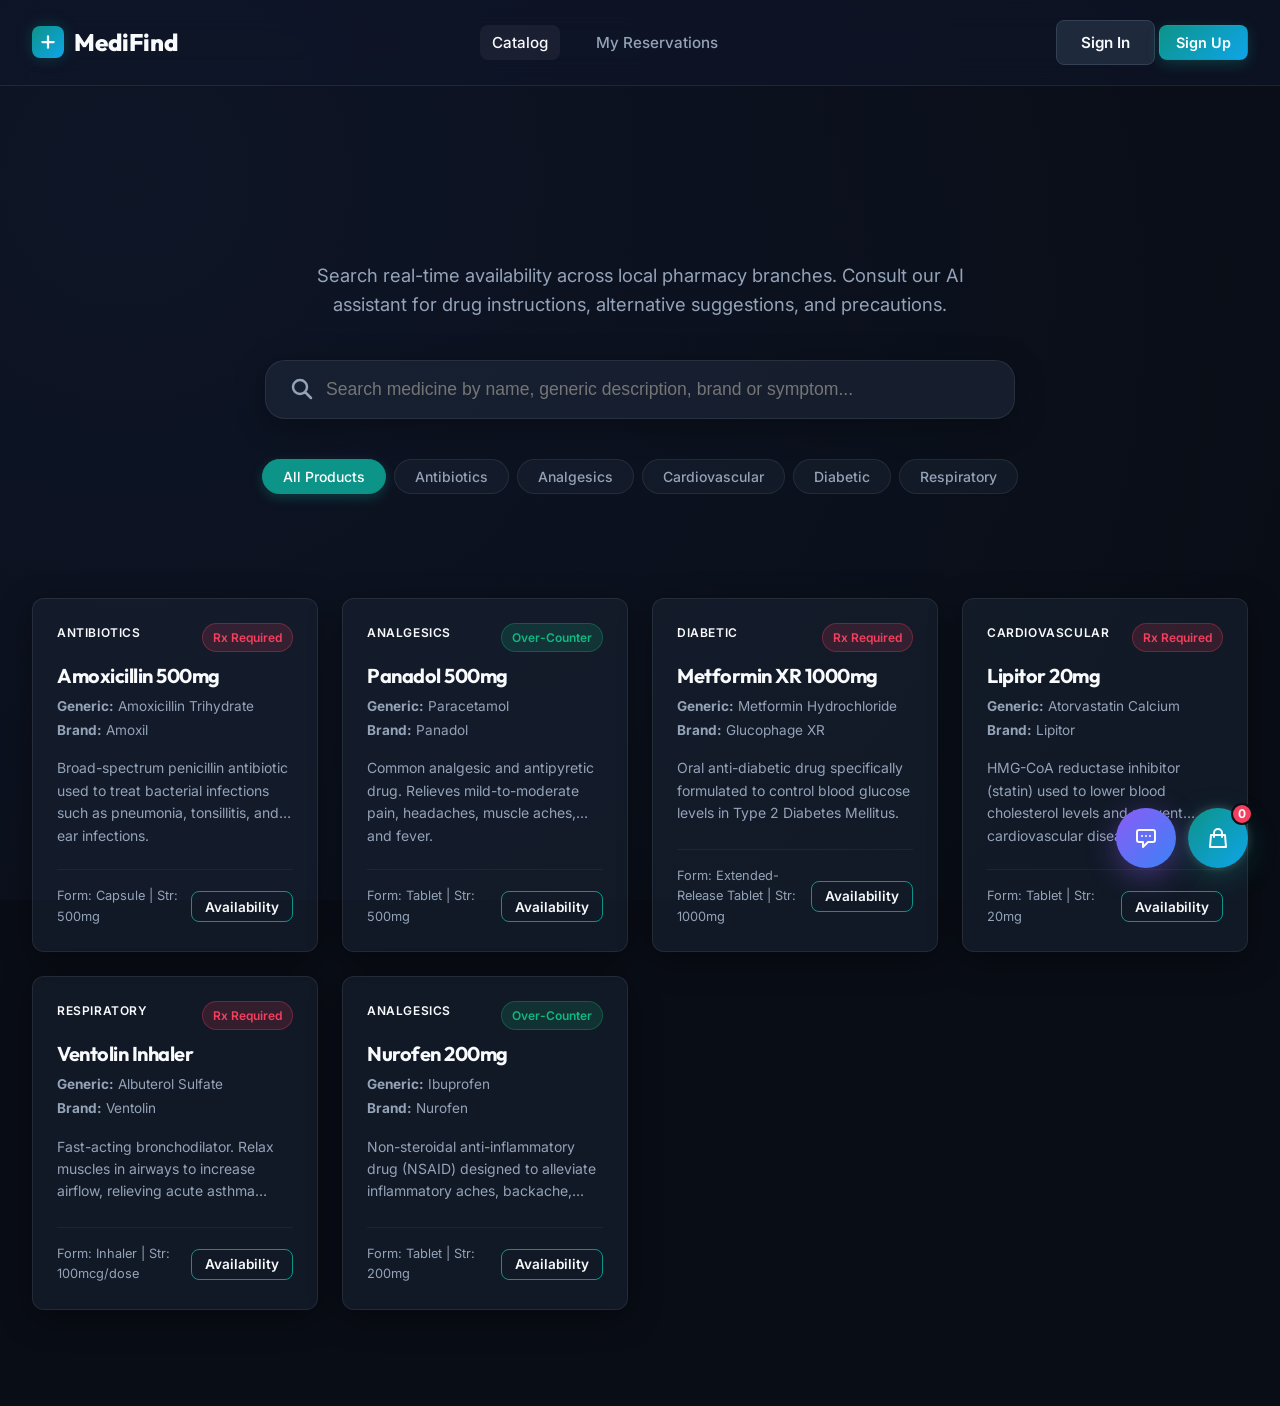
==== src/main/resources/static/index.html @ 7a7c89c1 "MediFind 9 API's Completed" ====
<!DOCTYPE html>
<html lang="en">
<head>
    <meta charset="UTF-8">
    <meta name="viewport" content="width=device-width, initial-scale=1.0">
    <title>MediFind - Smart Pharmacy Reservation & AI Assistant</title>
    <meta name="description" content="Locate medicines in real-time, check branch stock levels, make reservations, and consult our AI medical assistant.">
    <link rel="stylesheet" href="css/styles.css">
</head>
<body>

    <!-- Navigation Bar -->
    <nav class="navbar animate-fade">
        <div class="brand">
            <div class="brand-icon">
                <svg xmlns="http://www.w3.org/2000/svg" width="18" height="18" fill="none" viewBox="0 0 24 24" stroke="currentColor" stroke-width="3">
                    <path stroke-linecap="round" stroke-linejoin="round" d="M12 4.5v15m7.5-7.5h-15" />
                </svg>
            </div>
            <span>MediFind</span>
        </div>
        <ul class="nav-links">
            <li><a class="nav-link active" onclick="showSection('catalog')">Catalog</a></li>
            <li><a class="nav-link" onclick="showSection('reservations')">My Reservations</a></li>
            <li><a class="nav-link" href="dashboard.html" id="nav-dashboard-link" style="display: none;">Internal Dashboard</a></li>
        </ul>
        <div class="nav-actions">
            <div id="user-display" style="display: none; align-items: center; gap: 10px;">
                <span id="user-greeting" style="font-size: 0.9rem; font-weight: 500; color: var(--text-secondary);">Welcome, Customer</span>
                <button class="btn btn-secondary" onclick="handleLogout()" style="padding: 0.4rem 0.8rem; font-size: 0.8rem;">Logout</button>
            </div>
            <div id="auth-buttons">
                <button class="btn btn-secondary" onclick="openModal('login-modal')">Sign In</button>
                <button class="btn btn-primary" onclick="openModal('signup-modal')" style="padding: 0.5rem 1rem; font-size: 0.9rem;">Sign Up</button>
            </div>
        </div>
    </nav>

    <!-- Main View Content -->
    <main class="container animate-fade">

        <!-- Catalog View Section -->
        <section id="catalog-section">
            <!-- Hero Area -->
            <div class="hero">
                <h1>Find & Reserve Your Medicines Instantly</h1>
                <p>Search real-time availability across local pharmacy branches. Consult our AI assistant for drug instructions, alternative suggestions, and precautions.</p>
                
                <!-- Search Box -->
                <div class="search-wrapper">
                    <div class="search-input-container">
                        <svg xmlns="http://www.w3.org/2000/svg" fill="none" viewBox="0 0 24 24" stroke="currentColor">
                            <path stroke-linecap="round" stroke-linejoin="round" stroke-width="2.5" d="M21 21l-6-6m2-5a7 7 0 11-14 0 7 7 0 0114 0z" />
                        </svg>
                        <input type="text" id="catalog-search" placeholder="Search medicine by name, generic description, brand or symptom..." onkeyup="filterMedicines()">
                    </div>
                </div>

                <!-- Categories -->
                <div class="categories-tabs" id="category-tabs">
                    <button class="tab-btn active" onclick="selectCategory('ALL')">All Categories</button>
                    <!-- Will be dynamic -->
                </div>
            </div>

            <!-- Medicine Catalog Grid -->
            <div class="grid-catalog" id="medicine-grid">
                <!-- Dynamically generated card list -->
            </div>
        </section>

        <!-- Customer Reservations View Section -->
        <section id="reservations-section" style="display: none;">
            <div style="margin-bottom: 2rem; display: flex; justify-content: space-between; align-items: center;">
                <div>
                    <h2 style="font-size: 2rem;">My Reservations</h2>
                    <p style="color: var(--text-secondary); font-size: 0.9rem;">Track your prescription reserves, pickups, and status updates.</p>
                </div>
                <button class="btn btn-primary" onclick="showSection('catalog')">
                    <svg xmlns="http://www.w3.org/2000/svg" width="16" height="16" fill="none" viewBox="0 0 24 24" stroke="currentColor" stroke-width="2">
                        <path stroke-linecap="round" stroke-linejoin="round" d="M12 4.5v15m7.5-7.5h-15" />
                    </svg> Reserve More
                </button>
            </div>
            
            <div class="glass-card" style="padding: 1.5rem;">
                <div class="table-container">
                    <table>
                        <thead>
                            <tr>
                                <th>Reservation ID</th>
                                <th>Branch Location</th>
                                <th>Reservation Date</th>
                                <th>Scheduled Pickup</th>
                                <th>Items Reserved</th>
                                <th>Status</th>
                                <th>Notes</th>
                                <th>Actions</th>
                            </tr>
                        </thead>
                        <tbody id="customer-reservations-table">
                            <!-- Dynamic items -->
                        </tbody>
                    </table>
                </div>
            </div>
        </section>

    </main>

    <!-- FLOATING ELEMENTS -->
    <!-- Floating Cart Icon -->
    <div class="cart-floating" onclick="toggleDrawer('cart-drawer')" id="cart-float-btn">
        <svg xmlns="http://www.w3.org/2000/svg" width="24" height="24" fill="none" viewBox="0 0 24 24" stroke="currentColor" stroke-width="2">
            <path stroke-linecap="round" stroke-linejoin="round" d="M16 11V7a4 4 0 00-8 0v4M5 9h14l1 12H4L5 9z" />
        </svg>
        <span class="cart-count" id="cart-badge-count">0</span>
    </div>

    <!-- Floating AI Copilot Chat Toggle -->
    <div class="cart-floating" onclick="toggleAiChat()" id="ai-toggle-btn" style="right: 6.5rem; background: linear-gradient(135deg, #8b5cf6, #3b82f6); box-shadow: 0 8px 30px rgba(139, 92, 246, 0.4);">
        <svg xmlns="http://www.w3.org/2000/svg" width="24" height="24" fill="none" viewBox="0 0 24 24" stroke="currentColor" stroke-width="2">
            <path stroke-linecap="round" stroke-linejoin="round" d="M8 10h.01M12 10h.01M16 10h.01M9 16H5a2 2 0 01-2-2V6a2 2 0 012-2h14a2 2 0 012 2v8a2 2 0 01-2 2h-5l-5 5v-5z" />
        </svg>
    </div>

    <!-- AI Chat Window -->
    <div class="ai-chatbot glass-card" id="ai-chat-window">
        <div class="chat-header">
            <div class="chat-bot-info">
                <div class="chat-bot-avatar">
                    <svg xmlns="http://www.w3.org/2000/svg" width="18" height="18" fill="none" viewBox="0 0 24 24" stroke="white" stroke-width="2.5">
                        <path stroke-linecap="round" stroke-linejoin="round" d="M9.813 15.904L9 21m0 0l-.813-5.096M9 21h3m-3.34-5.096a5.002 5.002 0 01-.16-9.808m.16 9.808a5.002 5.002 0 009.68 0m-9.68 0a5.002 5.002 0 01-2.245-2.246M12 3v3m0 0L9.813 4.096M12 6l2.187-1.904m-9.68 9.68a5.002 5.002 0 002.246-2.246m0 0a5.002 5.002 0 012.245-2.245m-2.245 2.245A5.002 5.002 0 0012 15a5.002 5.002 0 004.49-2.754m-4.49 2.754V12m0 0a5.002 5.002 0 01-2.245-2.245m2.245 2.245a5.002 5.002 0 002.245-2.245" />
                    </svg>
                </div>
                <div>
                    <h3 class="chat-title">MediFind Copilot</h3>
                    <span class="chat-status">Powered by Spring AI</span>
                </div>
            </div>
            <button class="close-btn" onclick="toggleAiChat()" style="color: white;">&times;</button>
        </div>
        <div class="chat-body" id="chat-messages">
            <div class="chat-msg msg-bot">
                Hello! I am your AI clinical assistant. How can I help you today?
                <div class="chat-suggested">
                    <span class="suggested-pill" onclick="sendSuggestedChat('What is Amoxicillin used for?')">Amoxicillin Uses</span>
                    <span class="suggested-pill" onclick="sendSuggestedChat('Compare Brand vs Generic medicines')">Generic vs Brand</span>
                    <span class="suggested-pill" onclick="sendSuggestedChat('Are there interactions with Metformin?')">Metformin Risks</span>
                </div>
            </div>
        </div>
        <div class="chat-footer">
            <input type="text" id="chat-input" placeholder="Type a clinical query..." onkeydown="if(event.key==='Enter') sendChatMessage()">
            <button class="btn btn-primary" onclick="sendChatMessage()" style="padding: 0.5rem 0.8rem;">
                <svg xmlns="http://www.w3.org/2000/svg" width="16" height="16" fill="none" viewBox="0 0 24 24" stroke="currentColor" stroke-width="2">
                    <path stroke-linecap="round" stroke-linejoin="round" d="M14 5l7 7m0 0l-7 7m7-7H3" />
                </svg>
            </button>
        </div>
    </div>

    <!-- DRAWERS (Availability and Cart) -->
    <!-- Drawer: Medicine Availability Checker -->
    <div class="drawer-backdrop" id="availability-drawer-backdrop" onclick="closeDrawer('availability-drawer-backdrop')">
        <div class="drawer" onclick="event.stopPropagation()">
            <div class="drawer-header">
                <div>
                    <span class="med-category" id="drawer-med-category">Category</span>
                    <h2 id="drawer-med-name">Medicine Name</h2>
                    <p style="color: var(--text-secondary); font-size: 0.85rem;" id="drawer-med-generic">Generic Name</p>
                </div>
                <button class="close-btn" onclick="closeDrawer('availability-drawer-backdrop')">&times;</button>
            </div>
            
            <div class="glass-card" style="padding: 1rem; margin-bottom: 1.5rem;">
                <h4 style="font-size: 0.95rem; margin-bottom: 4px;">Description</h4>
                <p style="color: var(--text-secondary); font-size: 0.85rem; line-height: 1.5;" id="drawer-med-description">Description goes here...</p>
                <div style="display: flex; gap: 8px; margin-top: 10px; flex-wrap: wrap;">
                    <span class="badge badge-info" id="drawer-med-strength">Strength</span>
                    <span class="badge badge-info" id="drawer-med-form">Dosage Form</span>
                    <span class="badge badge-danger" id="drawer-med-rx" style="display: none;">Rx Required</span>
                </div>
            </div>

            <h3 style="font-size: 1.1rem; border-bottom: 1px solid var(--glass-border); padding-bottom: 0.5rem;">Stock Availability by Branch</h3>
            
            <div class="branch-list" id="drawer-branches-stock">
                <!-- Branches with availability will list here -->
            </div>
        </div>
    </div>

    <!-- Drawer: Reservation Cart & Checkout -->
    <div class="drawer-backdrop" id="cart-drawer-backdrop" onclick="closeDrawer('cart-drawer-backdrop')">
        <div class="drawer" onclick="event.stopPropagation()">
            <div class="drawer-header">
                <h2>Reservation Cart</h2>
                <button class="close-btn" onclick="closeDrawer('cart-drawer-backdrop')">&times;</button>
            </div>
            
            <div style="flex: 1; overflow-y: auto;" id="cart-items-container">
                <!-- Cart items dynamically rendered -->
            </div>

            <div style="border-top: 1px solid var(--glass-border); padding-top: 1.5rem; margin-top: auto;">
                <div class="form-group">
                    <label class="form-label" for="checkout-pickup">Scheduled Pickup Date & Time</label>
                    <input type="datetime-local" class="form-control" id="checkout-pickup" required>
                </div>
                <div class="form-group">
                    <label class="form-label" for="checkout-notes">Special Instructions / Prescription Note</label>
                    <textarea class="form-control" id="checkout-notes" rows="3" placeholder="Enter details or upload note..."></textarea>
                </div>
                <div style="display: flex; justify-content: space-between; align-items: center; margin-bottom: 1.5rem;">
                    <span style="font-weight: 600; color: var(--text-secondary);">Total Items</span>
                    <span style="font-size: 1.25rem; font-weight: 700; color: var(--primary-light);" id="cart-total-qty">0 Items</span>
                </div>
                <button class="btn btn-primary" onclick="submitReservation()" style="width: 100%;">Confirm Reserve & Notify Branch</button>
            </div>
        </div>
    </div>

    <!-- MODALS -->
    <!-- Modal: Sign In -->
    <div class="modal-backdrop" id="login-modal">
        <div class="modal glass-card">
            <div class="modal-header">
                <h2>Sign In to MediFind</h2>
                <button class="close-btn" onclick="closeModal('login-modal')">&times;</button>
            </div>
            <div class="form-group">
                <label class="form-label" for="login-email">Email Address</label>
                <input type="email" class="form-control" id="login-email" placeholder="customer@medifind.com">
            </div>
            <div class="form-group">
                <label class="form-label" for="login-password">Password</label>
                <input type="password" class="form-control" id="login-password" value="password123">
            </div>
            <div class="modal-actions">
                <button class="btn btn-secondary" onclick="closeModal('login-modal')">Cancel</button>
                <button class="btn btn-primary" onclick="handleLogin()">Sign In</button>
            </div>
        </div>
    </div>

    <!-- Modal: Sign Up -->
    <div class="modal-backdrop" id="signup-modal">
        <div class="modal glass-card">
            <div class="modal-header">
                <h2>Create Account</h2>
                <button class="close-btn" onclick="closeModal('signup-modal')">&times;</button>
            </div>
            <div class="form-group">
                <label class="form-label" for="signup-name">Full Name</label>
                <input type="text" class="form-control" id="signup-name" placeholder="John Doe">
            </div>
            <div class="form-group">
                <label class="form-label" for="signup-email">Email Address</label>
                <input type="email" class="form-control" id="signup-email" placeholder="john.doe@example.com">
            </div>
            <div class="form-group">
                <label class="form-label" for="signup-phone">Phone Number</label>
                <input type="text" class="form-control" id="signup-phone" placeholder="0771234567">
            </div>
            <div class="form-group">
                <label class="form-label" for="signup-password">Password</label>
                <input type="password" class="form-control" id="signup-password" placeholder="Create secure password">
            </div>
            <div class="modal-actions">
                <button class="btn btn-secondary" onclick="closeModal('signup-modal')">Cancel</button>
                <button class="btn btn-primary" onclick="handleSignup()">Register</button>
            </div>
        </div>
    </div>

    <!-- Modal: Receipt / Success Details -->
    <div class="modal-backdrop" id="receipt-modal">
        <div class="modal glass-card" style="text-align: center;">
            <div style="color: var(--accent-emerald); font-size: 3.5rem; margin-bottom: 1rem;">
                <svg xmlns="http://www.w3.org/2000/svg" width="64" height="64" fill="none" viewBox="0 0 24 24" stroke="currentColor" stroke-width="2" style="margin: 0 auto;">
                    <path stroke-linecap="round" stroke-linejoin="round" d="M9 12l2 2 4-4m6 2a9 9 0 11-18 0 9 9 0 0118 0z" />
                </svg>
            </div>
            <h2 style="font-size: 1.75rem; margin-bottom: 0.5rem;">Reservation Confirmed!</h2>
            <p style="color: var(--text-secondary); margin-bottom: 1.5rem;">Your reservation request has been transmitted. The branch staff will verify stock and prepare your order.</p>
            
            <div class="glass-card" style="padding: 1rem; text-align: left; background: rgba(0,0,0,0.2); margin-bottom: 2rem;">
                <div style="display: flex; justify-content: space-between; margin-bottom: 6px; font-size: 0.85rem;">
                    <span style="color: var(--text-muted);">Reservation Ref:</span>
                    <strong style="color: var(--primary-light);" id="receipt-ref">RES-8823</strong>
                </div>
                <div style="display: flex; justify-content: space-between; margin-bottom: 6px; font-size: 0.85rem;">
                    <span style="color: var(--text-muted);">Branch:</span>
                    <span id="receipt-branch">Colombo Town Branch</span>
                </div>
                <div style="display: flex; justify-content: space-between; font-size: 0.85rem;">
                    <span style="color: var(--text-muted);">Pickup Time:</span>
                    <span id="receipt-pickup">Tomorrow at 10:00 AM</span>
                </div>
            </div>
            
            <button class="btn btn-primary" onclick="closeReceiptModal()" style="width: 100%;">View My Reservations</button>
        </div>
    </div>

    <!-- App Logic Link -->
    <script src="js/app.js"></script>
</body>
</html>
---- src/main/resources/static/css/styles.css ----
/* 
 * MediFind - Professional Design System
 * Curated Color Palette: Deep Slate (#0f172a) & Mint Teal (#0d9488)
 * Typography: Outfit (Headers) & Inter (Body)
 */

@import url('https://fonts.googleapis.com/css2?family=Inter:wght@300;400;500;600;700&family=Outfit:wght@400;500;600;700;800&display=swap');

:root {
    /* Color Palette */
    --bg-dark: #090d16;
    --bg-slate-900: #0f172a;
    --bg-slate-800: #1e293b;
    --bg-slate-700: #334155;
    
    --primary: #0d9488;
    --primary-hover: #0f766e;
    --primary-glow: rgba(13, 148, 136, 0.3);
    --secondary: #0ea5e9;
    --secondary-hover: #0284c7;
    
    --text-primary: #f8fafc;
    --text-secondary: #94a3b8;
    --text-muted: #64748b;
    
    --accent-emerald: #10b981;
    --accent-rose: #f43f5e;
    --accent-amber: #f59e0b;
    
    /* Glassmorphism settings */
    --glass-bg: rgba(30, 41, 59, 0.45);
    --glass-border: rgba(255, 255, 255, 0.08);
    --glass-shadow: rgba(0, 0, 0, 0.4);
    --glass-blur: blur(16px);
    
    /* Font families */
    --font-title: 'Outfit', -apple-system, BlinkMacSystemFont, "Segoe UI", Roboto, sans-serif;
    --font-body: 'Inter', -apple-system, BlinkMacSystemFont, "Segoe UI", Roboto, sans-serif;
    
    /* Borders & Border Radius */
    --radius-sm: 8px;
    --radius-md: 12px;
    --radius-lg: 20px;
    --radius-full: 9999px;
    
    /* Transitions */
    --transition-fast: 0.2s cubic-bezier(0.4, 0, 0.2, 1);
    --transition-smooth: 0.4s cubic-bezier(0.4, 0, 0.2, 1);
}

/* Base Reset */
*, *::before, *::after {
    box-sizing: border-box;
    margin: 0;
    padding: 0;
}

html {
    scroll-behavior: smooth;
    font-size: 16px;
    background-color: var(--bg-dark);
    color: var(--text-primary);
    font-family: var(--font-body);
}

body {
    min-height: 100vh;
    background: radial-gradient(circle at 10% 20%, rgba(15, 23, 42, 0.8) 0%, rgba(9, 13, 22, 1) 90%),
                radial-gradient(circle at 90% 80%, rgba(13, 148, 136, 0.15) 0%, transparent 50%);
    background-attachment: fixed;
    line-height: 1.6;
    overflow-x: hidden;
}

/* Scrollbar styling */
::-webkit-scrollbar {
    width: 8px;
    height: 8px;
}
::-webkit-scrollbar-track {
    background: rgba(15, 23, 42, 0.5);
}
::-webkit-scrollbar-thumb {
    background: var(--bg-slate-700);
    border-radius: var(--radius-full);
}
::-webkit-scrollbar-thumb:hover {
    background: var(--primary);
}

/* Headings */
h1, h2, h3, h4, h5, h6 {
    font-family: var(--font-title);
    font-weight: 700;
    letter-spacing: -0.025em;
    color: var(--text-primary);
}

/* Animations */
@keyframes fadeIn {
    from { opacity: 0; transform: translateY(12px); }
    to { opacity: 1; transform: translateY(0); }
}

@keyframes slideIn {
    from { opacity: 0; transform: translateX(20px); }
    to { opacity: 1; transform: translateX(0); }
}

@keyframes pulseGlow {
    0%, 100% { box-shadow: 0 0 10px rgba(13, 148, 136, 0.2); }
    50% { box-shadow: 0 0 25px rgba(13, 148, 136, 0.5); }
}

@keyframes rotateLoader {
    to { transform: rotate(360deg); }
}

.animate-fade {
    animation: fadeIn var(--transition-smooth) forwards;
}

/* Glass Card */
.glass-card {
    background: var(--glass-bg);
    border: 1px solid var(--glass-border);
    backdrop-filter: var(--glass-blur);
    -webkit-backdrop-filter: var(--glass-blur);
    border-radius: var(--radius-md);
    box-shadow: 0 8px 32px var(--glass-shadow);
    transition: transform var(--transition-fast), border-color var(--transition-fast), box-shadow var(--transition-fast);
}

.glass-card:hover {
    border-color: rgba(255, 255, 255, 0.15);
    box-shadow: 0 12px 40px rgba(0, 0, 0, 0.5), 0 0 20px rgba(13, 148, 136, 0.05);
}

.glass-card.interactive:hover {
    transform: translateY(-4px);
}

/* Interactive elements */
a {
    color: var(--secondary);
    text-decoration: none;
    transition: color var(--transition-fast);
}

a:hover {
    color: var(--primary-light);
}

button, .btn {
    display: inline-flex;
    align-items: center;
    justify-content: center;
    gap: 8px;
    padding: 0.75rem 1.5rem;
    font-family: var(--font-body);
    font-weight: 600;
    font-size: 0.95rem;
    border-radius: var(--radius-sm);
    border: 1px solid transparent;
    cursor: pointer;
    transition: all var(--transition-fast);
    outline: none;
}

.btn-primary {
    background: linear-gradient(135deg, var(--primary), var(--secondary));
    color: white;
    box-shadow: 0 4px 14px var(--primary-glow);
}

.btn-primary:hover {
    transform: translateY(-2px);
    box-shadow: 0 6px 20px rgba(13, 148, 136, 0.5);
    filter: brightness(1.1);
}

.btn-secondary {
    background: var(--bg-slate-800);
    border: 1px solid var(--bg-slate-700);
    color: var(--text-primary);
}

.btn-secondary:hover {
    background: var(--bg-slate-700);
    border-color: var(--text-secondary);
}

.btn-outline {
    background: transparent;
    border: 1.5px solid var(--primary);
    color: var(--primary-light);
}

.btn-outline:hover {
    background: var(--primary-glow);
    color: white;
}

.btn-danger {
    background: rgba(244, 63, 94, 0.15);
    border: 1px solid rgba(244, 63, 94, 0.4);
    color: var(--accent-rose);
}

.btn-danger:hover {
    background: var(--accent-rose);
    color: white;
}

/* Inputs & Form Controls */
.form-group {
    margin-bottom: 1.25rem;
}

.form-label {
    display: block;
    margin-bottom: 0.5rem;
    font-size: 0.875rem;
    font-weight: 500;
    color: var(--text-secondary);
}

.form-control {
    width: 100%;
    padding: 0.75rem 1rem;
    background: rgba(15, 23, 42, 0.6);
    border: 1px solid var(--border-color);
    border-radius: var(--radius-sm);
    color: var(--text-primary);
    font-family: var(--font-body);
    font-size: 0.95rem;
    transition: all var(--transition-fast);
    outline: none;
}

.form-control:focus {
    border-color: var(--primary);
    box-shadow: 0 0 0 3px var(--primary-glow);
    background: rgba(15, 23, 42, 0.85);
}

.form-control::placeholder {
    color: var(--text-muted);
}

select.form-control {
    appearance: none;
    background-image: url("data:image/svg+xml,%3Csvg xmlns='http://www.w3.org/2000/svg' fill='none' viewBox='0 0 24 24' stroke='%2394a3b8'%3E%3Cpath stroke-linecap='round' stroke-linejoin='round' stroke-width='2' d='M19 9l-7 7-7-7'/%3E%3C/svg%3E");
    background-repeat: no-repeat;
    background-position: right 1rem center;
    background-size: 1.25rem;
    padding-right: 2.5rem;
}

/* Badges */
.badge {
    display: inline-flex;
    align-items: center;
    padding: 0.25rem 0.625rem;
    font-size: 0.75rem;
    font-weight: 600;
    border-radius: var(--radius-full);
    gap: 4px;
}

.badge-success {
    background: rgba(16, 185, 129, 0.15);
    color: var(--accent-emerald);
    border: 1px solid rgba(16, 185, 129, 0.3);
}

.badge-warning {
    background: rgba(245, 158, 11, 0.15);
    color: var(--accent-amber);
    border: 1px solid rgba(245, 158, 11, 0.3);
}

.badge-danger {
    background: rgba(244, 63, 94, 0.15);
    color: var(--accent-rose);
    border: 1px solid rgba(244, 63, 94, 0.3);
}

.badge-info {
    background: rgba(14, 165, 233, 0.15);
    color: var(--secondary);
    border: 1px solid rgba(14, 165, 233, 0.3);
}

/* Alert Notification Banner */
.alert-banner {
    display: flex;
    align-items: flex-start;
    gap: 12px;
    padding: 1rem;
    background: rgba(245, 158, 11, 0.08);
    border-left: 4px solid var(--accent-amber);
    border-radius: 0 var(--radius-sm) var(--radius-sm) 0;
    margin-bottom: 1.5rem;
}

.alert-banner-content {
    font-size: 0.875rem;
    color: var(--text-secondary);
}

.alert-banner-title {
    font-weight: 600;
    color: var(--text-primary);
    margin-bottom: 2px;
}

/* Navigation Bar */
.navbar {
    display: flex;
    justify-content: space-between;
    align-items: center;
    padding: 1.25rem 2rem;
    border-bottom: 1px solid var(--glass-border);
    background: rgba(15, 23, 42, 0.6);
    backdrop-filter: var(--glass-blur);
    -webkit-backdrop-filter: var(--glass-blur);
    position: sticky;
    top: 0;
    z-index: 100;
}

.brand {
    display: flex;
    align-items: center;
    gap: 10px;
    font-size: 1.5rem;
    font-weight: 800;
    color: var(--text-primary);
    font-family: var(--font-title);
}

.brand-icon {
    width: 32px;
    height: 32px;
    background: linear-gradient(135deg, var(--primary), var(--secondary));
    border-radius: var(--radius-sm);
    display: flex;
    align-items: center;
    justify-content: center;
    box-shadow: 0 0 15px var(--primary-glow);
}

.nav-links {
    display: flex;
    gap: 1.5rem;
    list-style: none;
    align-items: center;
}

.nav-link {
    color: var(--text-secondary);
    font-weight: 500;
    font-size: 0.95rem;
    padding: 0.5rem 0.75rem;
    border-radius: var(--radius-sm);
    transition: all var(--transition-fast);
    cursor: pointer;
}

.nav-link:hover, .nav-link.active {
    color: var(--text-primary);
    background: rgba(255, 255, 255, 0.05);
}

.nav-actions {
    display: flex;
    align-items: center;
    gap: 12px;
}

/* Main layouts */
.container {
    max-width: 1280px;
    margin: 0 auto;
    padding: 2rem;
}

/* Hero Section */
.hero {
    display: flex;
    flex-direction: column;
    align-items: center;
    text-align: center;
    padding: 4rem 1rem 3.5rem;
    position: relative;
}

.hero h1 {
    font-size: 3.2rem;
    line-height: 1.15;
    background: linear-gradient(to right, var(--text-primary), var(--primary-light), var(--secondary));
    -webkit-background-clip: text;
    -webkit-text-fill-color: transparent;
    margin-bottom: 1.25rem;
}

.hero p {
    font-size: 1.15rem;
    color: var(--text-secondary);
    max-width: 650px;
    margin-bottom: 2.5rem;
}

/* Search Bar Wrapper */
.search-wrapper {
    width: 100%;
    max-width: 750px;
    position: relative;
    margin-bottom: 2.5rem;
}

.search-input-container {
    display: flex;
    align-items: center;
    background: rgba(30, 41, 59, 0.6);
    border: 1px solid var(--glass-border);
    backdrop-filter: var(--glass-blur);
    border-radius: var(--radius-lg);
    padding: 6px 6px 6px 1.5rem;
    box-shadow: 0 8px 32px rgba(0, 0, 0, 0.3);
    transition: all var(--transition-fast);
}

.search-input-container:focus-within {
    border-color: var(--primary);
    box-shadow: 0 8px 32px rgba(0, 0, 0, 0.3), 0 0 20px rgba(13, 148, 136, 0.25);
    background: rgba(30, 41, 59, 0.85);
}

.search-input-container input {
    flex: 1;
    background: transparent;
    border: none;
    color: var(--text-primary);
    font-size: 1.1rem;
    outline: none;
    padding: 0.75rem 0;
}

.search-input-container svg {
    color: var(--text-secondary);
    margin-right: 0.75rem;
    width: 24px;
    height: 24px;
}

/* Quick Categories */
.categories-tabs {
    display: flex;
    justify-content: center;
    gap: 8px;
    flex-wrap: wrap;
    margin-bottom: 3rem;
}

.tab-btn {
    padding: 0.5rem 1.25rem;
    background: rgba(30, 41, 59, 0.4);
    border: 1px solid var(--glass-border);
    border-radius: var(--radius-full);
    color: var(--text-secondary);
    font-size: 0.875rem;
    font-weight: 500;
    cursor: pointer;
    transition: all var(--transition-fast);
}

.tab-btn:hover, .tab-btn.active {
    background: var(--primary);
    color: white;
    border-color: var(--primary);
    box-shadow: 0 4px 12px var(--primary-glow);
}

/* GRID LAYOUTS */
.grid-catalog {
    display: grid;
    grid-template-columns: repeat(auto-fill, minmax(280px, 1fr));
    gap: 1.5rem;
    margin-bottom: 4rem;
}

/* Medicine Card */
.med-card {
    padding: 1.5rem;
    display: flex;
    flex-direction: column;
    height: 100%;
}

.med-header {
    display: flex;
    justify-content: space-between;
    align-items: flex-start;
    margin-bottom: 0.75rem;
}

.med-category {
    font-size: 0.75rem;
    font-weight: 600;
    color: var(--primary-light);
    text-transform: uppercase;
    letter-spacing: 0.05em;
}

.med-title {
    font-size: 1.25rem;
    margin-bottom: 0.5rem;
    line-height: 1.2;
}

.med-subtitles {
    font-size: 0.85rem;
    color: var(--text-secondary);
    margin-bottom: 1rem;
    display: flex;
    flex-direction: column;
    gap: 2px;
}

.med-description {
    font-size: 0.875rem;
    color: var(--text-secondary);
    margin-bottom: 1.5rem;
    flex-grow: 1;
    display: -webkit-box;
    -webkit-line-clamp: 3;
    -webkit-box-orient: vertical;
    overflow: hidden;
}

.med-meta {
    display: flex;
    justify-content: space-between;
    align-items: center;
    border-top: 1px solid rgba(255, 255, 255, 0.05);
    padding-top: 1rem;
    margin-top: auto;
}

/* Checker Details Modal/Drawer Drawer Styles */
.drawer-backdrop {
    position: fixed;
    top: 0;
    left: 0;
    right: 0;
    bottom: 0;
    background: rgba(0, 0, 0, 0.6);
    backdrop-filter: blur(4px);
    z-index: 1000;
    display: none;
    justify-content: flex-end;
    animation: fadeIn 0.2s ease-out;
}

.drawer {
    width: 100%;
    max-width: 500px;
    height: 100%;
    background: var(--bg-slate-900);
    border-left: 1px solid var(--glass-border);
    box-shadow: -10px 0 40px rgba(0,0,0,0.5);
    padding: 2rem;
    display: flex;
    flex-direction: column;
    overflow-y: auto;
    animation: slideIn var(--transition-fast);
}

.drawer-header {
    display: flex;
    justify-content: space-between;
    align-items: center;
    margin-bottom: 2rem;
}

.close-btn {
    background: transparent;
    border: none;
    color: var(--text-secondary);
    cursor: pointer;
    font-size: 1.5rem;
    transition: color var(--transition-fast);
}

.close-btn:hover {
    color: var(--accent-rose);
}

.drawer h2 {
    font-size: 1.75rem;
    margin-bottom: 0.25rem;
}

/* Branch stock list */
.branch-list {
    display: flex;
    flex-direction: column;
    gap: 1rem;
    margin: 1.5rem 0;
}

.branch-card {
    padding: 1rem;
    background: rgba(255,255,255,0.02);
    border: 1px solid var(--glass-border);
    border-radius: var(--radius-sm);
    transition: all var(--transition-fast);
}

.branch-card:hover {
    background: rgba(255,255,255,0.04);
    border-color: rgba(13, 148, 136, 0.3);
}

.branch-card.has-stock {
    border-left: 3.5px solid var(--accent-emerald);
}

.branch-card.no-stock {
    border-left: 3.5px solid var(--accent-rose);
    opacity: 0.7;
}

.branch-header {
    display: flex;
    justify-content: space-between;
    align-items: center;
    margin-bottom: 0.5rem;
}

.branch-name {
    font-weight: 600;
    font-size: 1rem;
}

.branch-details {
    font-size: 0.85rem;
    color: var(--text-secondary);
    margin-bottom: 0.75rem;
}

.branch-action {
    display: flex;
    justify-content: space-between;
    align-items: center;
}

/* Cart overlay & checkout details */
.cart-floating {
    position: fixed;
    bottom: 2rem;
    right: 2rem;
    background: linear-gradient(135deg, var(--primary), var(--secondary));
    border-radius: var(--radius-full);
    width: 60px;
    height: 60px;
    display: flex;
    align-items: center;
    justify-content: center;
    box-shadow: 0 8px 30px var(--primary-glow), 0 0 10px rgba(255, 255, 255, 0.2);
    cursor: pointer;
    z-index: 99;
    transition: all var(--transition-fast);
}

.cart-floating:hover {
    transform: scale(1.1) rotate(-5deg);
}

.cart-count {
    position: absolute;
    top: -5px;
    right: -5px;
    background: var(--accent-rose);
    color: white;
    font-size: 0.75rem;
    font-weight: 700;
    width: 22px;
    height: 22px;
    border-radius: var(--radius-full);
    display: flex;
    align-items: center;
    justify-content: center;
    border: 2px solid var(--bg-dark);
}

/* Cart Drawer Item */
.cart-item {
    display: flex;
    justify-content: space-between;
    align-items: center;
    padding: 1rem 0;
    border-bottom: 1px solid var(--glass-border);
}

.cart-item-info h4 {
    font-size: 0.95rem;
}

.cart-item-info p {
    font-size: 0.8rem;
    color: var(--text-secondary);
}

.cart-item-qty {
    display: flex;
    align-items: center;
    gap: 8px;
}

.qty-btn {
    width: 24px;
    height: 24px;
    padding: 0;
    font-size: 0.9rem;
}

/* Persistent Role Switcher for Dashboards */
.demo-bar {
    background: rgba(13, 148, 136, 0.1);
    border-bottom: 1.5px solid rgba(13, 148, 136, 0.25);
    backdrop-filter: var(--glass-blur);
    padding: 0.75rem 2rem;
    display: flex;
    justify-content: space-between;
    align-items: center;
    position: sticky;
    top: 0;
    z-index: 101;
}

.demo-title {
    font-size: 0.85rem;
    font-weight: 700;
    color: var(--primary-light);
    display: flex;
    align-items: center;
    gap: 6px;
    text-transform: uppercase;
    letter-spacing: 0.05em;
}

.demo-roles {
    display: flex;
    gap: 8px;
}

.role-tab {
    padding: 0.35rem 1rem;
    font-size: 0.8rem;
    font-weight: 600;
    border-radius: var(--radius-full);
    background: var(--bg-slate-800);
    border: 1px solid var(--bg-slate-700);
    color: var(--text-secondary);
    transition: all var(--transition-fast);
}

.role-tab:hover {
    color: white;
    border-color: var(--text-secondary);
}

.role-tab.active[data-role="ADMIN"] {
    background: linear-gradient(135deg, #a855f7, #6366f1);
    color: white;
    border-color: transparent;
    box-shadow: 0 0 15px rgba(168, 85, 247, 0.4);
}

.role-tab.active[data-role="PHARMACY_ADMIN"] {
    background: linear-gradient(135deg, var(--secondary), #06b6d4);
    color: white;
    border-color: transparent;
    box-shadow: 0 0 15px rgba(14, 165, 233, 0.4);
}

.role-tab.active[data-role="PHARMACY_STAFF"] {
    background: linear-gradient(135deg, var(--primary), var(--accent-emerald));
    color: white;
    border-color: transparent;
    box-shadow: 0 0 15px rgba(13, 148, 136, 0.4);
}

/* Dashboard Layout */
.dash-layout {
    display: grid;
    grid-template-columns: 240px 1fr;
    min-height: calc(100vh - 56px); /* accounting for demo bar */
}

.dash-sidebar {
    background: rgba(15, 23, 42, 0.8);
    border-right: 1px solid var(--glass-border);
    padding: 2rem 1.25rem;
    display: flex;
    flex-direction: column;
    gap: 2rem;
}

.sidebar-title {
    font-size: 0.8rem;
    text-transform: uppercase;
    letter-spacing: 0.05em;
    color: var(--text-muted);
    font-weight: 600;
}

.sidebar-menu {
    list-style: none;
    display: flex;
    flex-direction: column;
    gap: 8px;
}

.sidebar-item {
    display: flex;
    align-items: center;
    gap: 12px;
    padding: 0.75rem 1rem;
    border-radius: var(--radius-sm);
    color: var(--text-secondary);
    font-weight: 500;
    font-size: 0.95rem;
    cursor: pointer;
    transition: all var(--transition-fast);
}

.sidebar-item:hover, .sidebar-item.active {
    color: var(--text-primary);
    background: rgba(255, 255, 255, 0.05);
}

.sidebar-item.active {
    background: var(--primary-glow);
    border-left: 3.5px solid var(--primary);
    color: white;
}

.dash-content {
    padding: 2rem;
    overflow-y: auto;
}

/* Stats/Cards Dashboard Widgets */
.grid-stats {
    display: grid;
    grid-template-columns: repeat(auto-fit, minmax(220px, 1fr));
    gap: 1.5rem;
    margin-bottom: 2.5rem;
}

.stat-card {
    padding: 1.5rem;
}

.stat-header {
    display: flex;
    justify-content: space-between;
    align-items: center;
    margin-bottom: 0.75rem;
}

.stat-title {
    font-size: 0.875rem;
    color: var(--text-secondary);
    font-weight: 500;
}

.stat-icon {
    width: 38px;
    height: 38px;
    border-radius: var(--radius-sm);
    display: flex;
    align-items: center;
    justify-content: center;
    background: rgba(255,255,255,0.03);
    color: var(--primary-light);
}

.stat-val {
    font-size: 2rem;
    font-weight: 700;
    line-height: 1.1;
    font-family: var(--font-title);
    margin-bottom: 0.25rem;
}

.stat-desc {
    font-size: 0.75rem;
    color: var(--text-muted);
}

/* Tables */
.table-container {
    width: 100%;
    overflow-x: auto;
    margin: 1.5rem 0;
}

table {
    width: 100%;
    border-collapse: collapse;
    text-align: left;
}

th {
    padding: 1rem;
    font-weight: 600;
    font-size: 0.85rem;
    color: var(--text-secondary);
    background: rgba(15, 23, 42, 0.5);
    border-bottom: 1.5px solid var(--glass-border);
}

td {
    padding: 1rem;
    font-size: 0.9rem;
    border-bottom: 1px solid rgba(255, 255, 255, 0.05);
}

tr:hover td {
    background: rgba(255, 255, 255, 0.015);
}

/* Modals */
.modal-backdrop {
    position: fixed;
    top: 0;
    left: 0;
    right: 0;
    bottom: 0;
    background: rgba(0, 0, 0, 0.75);
    backdrop-filter: blur(5px);
    z-index: 1000;
    display: none;
    align-items: center;
    justify-content: center;
    animation: fadeIn 0.2s ease-out;
}

.modal {
    width: 90%;
    max-width: 550px;
    padding: 2.25rem;
}

.modal-header {
    display: flex;
    justify-content: space-between;
    align-items: center;
    margin-bottom: 1.5rem;
}

.modal-actions {
    display: flex;
    justify-content: flex-end;
    gap: 12px;
    margin-top: 2rem;
}

/* AI Copilot Persistent Chat Box (Fixed overlay in portal) */
.ai-chatbot {
    position: fixed;
    bottom: 2rem;
    right: 6.5rem;
    width: 380px;
    height: 480px;
    display: none;
    flex-direction: column;
    z-index: 99;
}

.chat-header {
    padding: 1rem 1.25rem;
    background: linear-gradient(135deg, var(--primary), var(--secondary));
    border-top-left-radius: var(--radius-md);
    border-top-right-radius: var(--radius-md);
    display: flex;
    justify-content: space-between;
    align-items: center;
}

.chat-bot-info {
    display: flex;
    align-items: center;
    gap: 10px;
}

.chat-bot-avatar {
    width: 32px;
    height: 32px;
    border-radius: var(--radius-sm);
    background: rgba(255, 255, 255, 0.2);
    display: flex;
    align-items: center;
    justify-content: center;
}

.chat-title {
    font-size: 0.95rem;
    font-weight: 700;
}

.chat-status {
    font-size: 0.75rem;
    color: rgba(255,255,255,0.8);
}

.chat-body {
    flex: 1;
    overflow-y: auto;
    padding: 1.25rem;
    display: flex;
    flex-direction: column;
    gap: 1rem;
    background: rgba(15, 23, 42, 0.9);
}

.chat-msg {
    max-width: 80%;
    padding: 0.75rem 1rem;
    border-radius: var(--radius-md);
    font-size: 0.875rem;
}

.msg-bot {
    background: rgba(255, 255, 255, 0.05);
    border: 1px solid var(--glass-border);
    align-self: flex-start;
    border-bottom-left-radius: 2px;
}

.msg-user {
    background: linear-gradient(135deg, var(--primary-hover), var(--primary));
    color: white;
    align-self: flex-end;
    border-bottom-right-radius: 2px;
}

.chat-suggested {
    display: flex;
    flex-wrap: wrap;
    gap: 6px;
    margin-top: 4px;
}

.suggested-pill {
    font-size: 0.75rem;
    padding: 0.35rem 0.75rem;
    background: rgba(13, 148, 136, 0.15);
    border: 1px solid rgba(13, 148, 136, 0.3);
    color: var(--primary-light);
    border-radius: var(--radius-full);
    cursor: pointer;
    transition: all var(--transition-fast);
}

.suggested-pill:hover {
    background: var(--primary);
    color: white;
}

.chat-footer {
    padding: 0.75rem 1rem;
    background: var(--bg-slate-900);
    border-top: 1px solid var(--glass-border);
    display: flex;
    gap: 8px;
    border-bottom-left-radius: var(--radius-md);
    border-bottom-right-radius: var(--radius-md);
}

.chat-footer input {
    flex: 1;
    background: rgba(0,0,0,0.25);
    border: 1px solid var(--glass-border);
    border-radius: var(--radius-sm);
    color: var(--text-primary);
    padding: 0.5rem 0.75rem;
    outline: none;
    font-size: 0.875rem;
}

.chat-footer input:focus {
    border-color: var(--primary);
}

.chat-footer button {
    padding: 0.5rem 1rem;
}

/* Authentication Page / Full Overlays */
.auth-container {
    max-width: 420px;
    margin: 6rem auto;
    padding: 2.5rem;
}

/* Responsive Media Queries */
@media (max-width: 992px) {
    .dash-layout {
        grid-template-columns: 1fr;
    }
    .dash-sidebar {
        border-right: none;
        border-bottom: 1px solid var(--glass-border);
        flex-direction: row;
        overflow-x: auto;
        padding: 1rem 2rem;
        gap: 1rem;
    }
    .sidebar-title {
        display: none;
    }
    .sidebar-menu {
        flex-direction: row;
        width: 100%;
    }
    .sidebar-item {
        white-space: nowrap;
    }
}

@media (max-width: 768px) {
    .navbar {
        padding: 1rem;
        flex-direction: column;
        gap: 1rem;
    }
    .hero h1 {
        font-size: 2.2rem;
    }
    .container {
        padding: 1rem;
    }
    .ai-chatbot {
        width: calc(100vw - 2rem);
        right: 1rem;
        bottom: 5.5rem;
    }
    .cart-floating {
        bottom: 1rem;
        right: 1rem;
    }
}
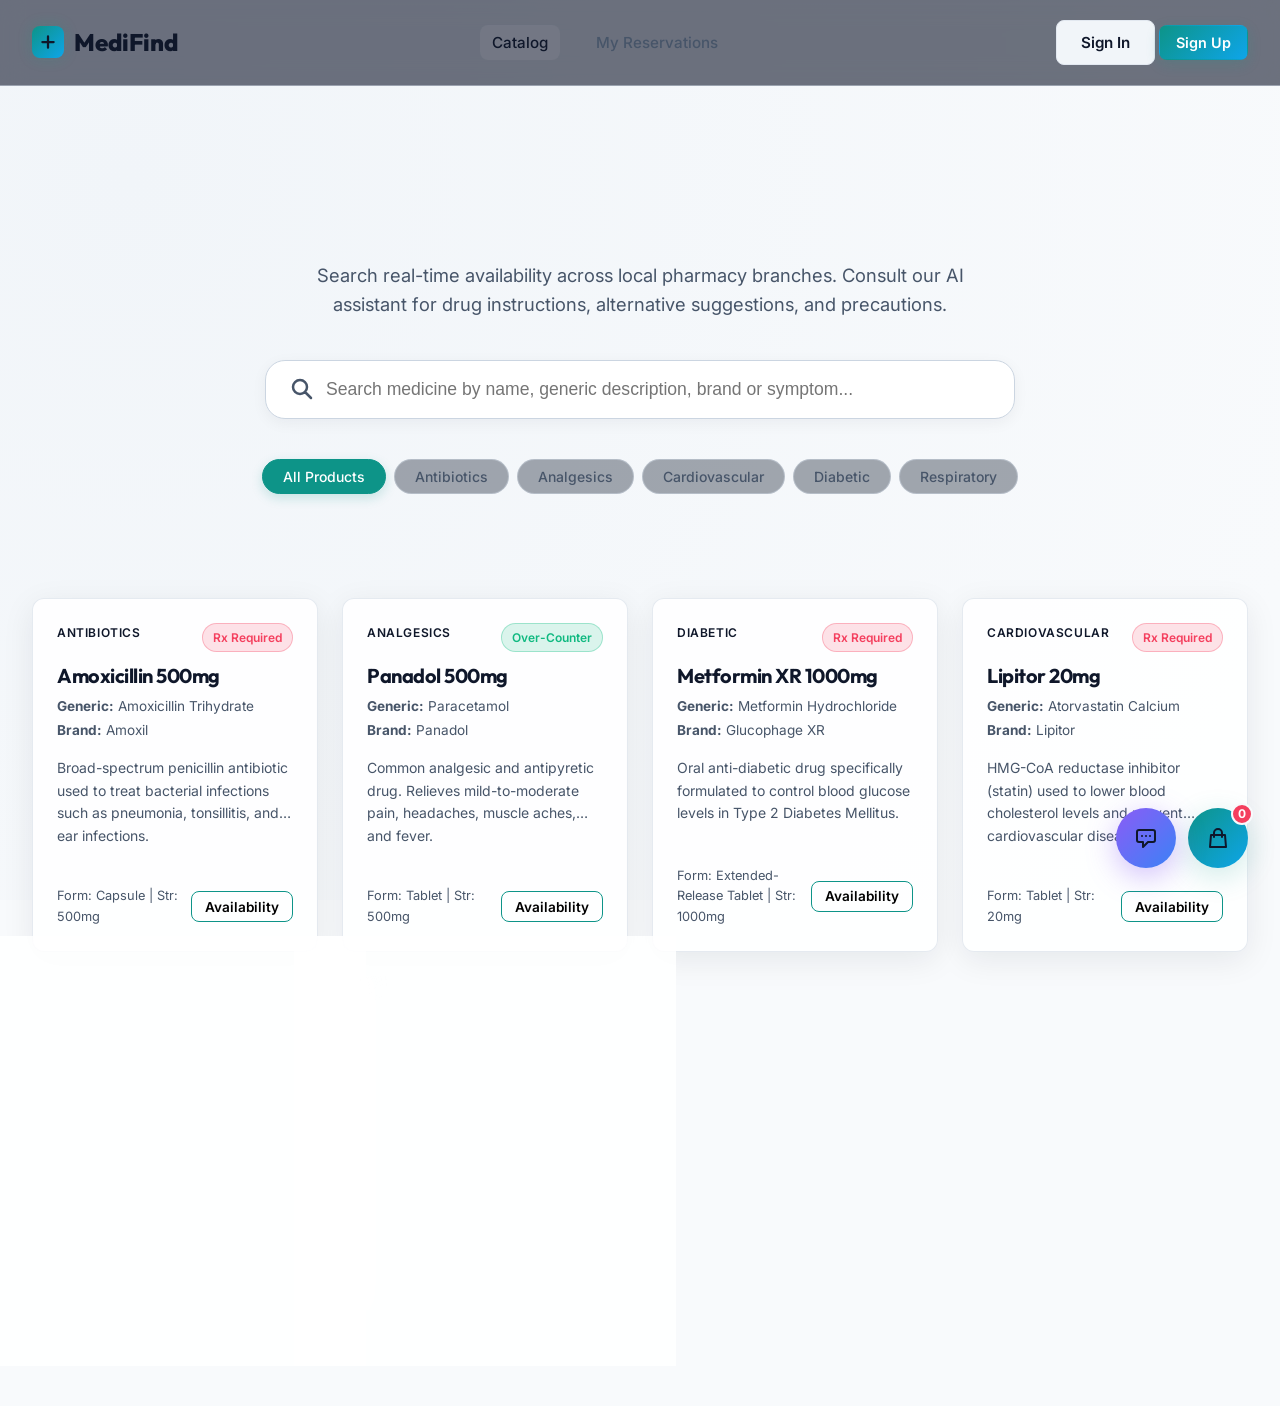
==== commit 50a1cec1: "js file created" ====
--- a/src/main/resources/static/index.html
+++ b/src/main/resources/static/index.html
@@ -38,6 +38,32 @@
 
     <!-- Main View Content -->
     <main class="container animate-fade">
+
+        <!-- Login View Section -->
+        <section id="login-section" style="display: none; max-width: 400px; margin: 4rem auto;">
+            <div class="glass-card" style="padding: 2rem; text-align: center;">
+                <div class="brand-icon" style="margin: 0 auto 1.5rem; width: 48px; height: 48px;">
+                    <svg xmlns="http://www.w3.org/2000/svg" width="24" height="24" fill="none" viewBox="0 0 24 24" stroke="white" stroke-width="3">
+                        <path stroke-linecap="round" stroke-linejoin="round" d="M12 4.5v15m7.5-7.5h-15" />
+                    </svg>
+                </div>
+                <h2 style="margin-bottom: 0.5rem;">Welcome Back</h2>
+                <p style="color: var(--text-secondary); margin-bottom: 2rem;">Sign in to access your reservations.</p>
+                
+                <div class="form-group" style="text-align: left;">
+                    <label class="form-label" for="page-login-email">Email Address</label>
+                    <input type="email" class="form-control" id="page-login-email" placeholder="customer@medifind.com">
+                </div>
+                <div class="form-group" style="text-align: left;">
+                    <label class="form-label" for="page-login-password">Password</label>
+                    <input type="password" class="form-control" id="page-login-password" value="password123">
+                </div>
+                <button class="btn btn-primary" onclick="handlePageLogin()" style="width: 100%; margin-top: 1rem;">Sign In</button>
+                <div style="margin-top: 1.5rem; font-size: 0.85rem; color: var(--text-secondary);">
+                    Don't have an account? <a href="#" onclick="showSection('signup')" style="font-weight: 600;">Sign Up</a>
+                </div>
+            </div>
+        </section>
 
         <!-- Catalog View Section -->
         <section id="catalog-section">
--- a/src/main/resources/static/css/styles.css
+++ b/src/main/resources/static/css/styles.css
@@ -8,30 +8,31 @@
 
 :root {
     /* Color Palette */
-    --bg-dark: #090d16;
-    --bg-slate-900: #0f172a;
-    --bg-slate-800: #1e293b;
-    --bg-slate-700: #334155;
+    --bg-dark: #f8fafc;
+    --bg-slate-900: #ffffff;
+    --bg-slate-800: #f1f5f9;
+    --bg-slate-700: #e2e8f0;
     
     --primary: #0d9488;
     --primary-hover: #0f766e;
-    --primary-glow: rgba(13, 148, 136, 0.3);
+    --primary-glow: rgba(13, 148, 136, 0.2);
     --secondary: #0ea5e9;
     --secondary-hover: #0284c7;
     
-    --text-primary: #f8fafc;
-    --text-secondary: #94a3b8;
+    --text-primary: #0f172a;
+    --text-secondary: #475569;
     --text-muted: #64748b;
+    --border-color: #cbd5e1;
     
     --accent-emerald: #10b981;
     --accent-rose: #f43f5e;
     --accent-amber: #f59e0b;
     
     /* Glassmorphism settings */
-    --glass-bg: rgba(30, 41, 59, 0.45);
-    --glass-border: rgba(255, 255, 255, 0.08);
-    --glass-shadow: rgba(0, 0, 0, 0.4);
-    --glass-blur: blur(16px);
+    --glass-bg: rgba(255, 255, 255, 0.85);
+    --glass-border: rgba(203, 213, 225, 0.5);
+    --glass-shadow: rgba(15, 23, 42, 0.08);
+    --glass-blur: blur(12px);
     
     /* Font families */
     --font-title: 'Outfit', -apple-system, BlinkMacSystemFont, "Segoe UI", Roboto, sans-serif;
@@ -65,8 +66,8 @@
 
 body {
     min-height: 100vh;
-    background: radial-gradient(circle at 10% 20%, rgba(15, 23, 42, 0.8) 0%, rgba(9, 13, 22, 1) 90%),
-                radial-gradient(circle at 90% 80%, rgba(13, 148, 136, 0.15) 0%, transparent 50%);
+    background: radial-gradient(circle at 10% 20%, #f1f5f9 0%, #f8fafc 90%),
+                radial-gradient(circle at 90% 80%, rgba(13, 148, 136, 0.05) 0%, transparent 50%);
     background-attachment: fixed;
     line-height: 1.6;
     overflow-x: hidden;
@@ -193,7 +194,6 @@
 .btn-outline {
     background: transparent;
     border: 1.5px solid var(--primary);
-    color: var(--primary-light);
 }
 
 .btn-outline:hover {
@@ -228,7 +228,7 @@
 .form-control {
     width: 100%;
     padding: 0.75rem 1rem;
-    background: rgba(15, 23, 42, 0.6);
+    background: #ffffff;
     border: 1px solid var(--border-color);
     border-radius: var(--radius-sm);
     color: var(--text-primary);
@@ -241,7 +241,7 @@
 .form-control:focus {
     border-color: var(--primary);
     box-shadow: 0 0 0 3px var(--primary-glow);
-    background: rgba(15, 23, 42, 0.85);
+    background: #ffffff;
 }
 
 .form-control::placeholder {
@@ -423,19 +423,19 @@
 .search-input-container {
     display: flex;
     align-items: center;
-    background: rgba(30, 41, 59, 0.6);
-    border: 1px solid var(--glass-border);
+    background: #ffffff;
+    border: 1px solid var(--border-color);
     backdrop-filter: var(--glass-blur);
     border-radius: var(--radius-lg);
     padding: 6px 6px 6px 1.5rem;
-    box-shadow: 0 8px 32px rgba(0, 0, 0, 0.3);
+    box-shadow: 0 4px 15px rgba(15, 23, 42, 0.05);
     transition: all var(--transition-fast);
 }
 
 .search-input-container:focus-within {
     border-color: var(--primary);
-    box-shadow: 0 8px 32px rgba(0, 0, 0, 0.3), 0 0 20px rgba(13, 148, 136, 0.25);
-    background: rgba(30, 41, 59, 0.85);
+    box-shadow: 0 4px 20px rgba(13, 148, 136, 0.15);
+    background: #ffffff;
 }
 
 .search-input-container input {
@@ -802,8 +802,8 @@
 }
 
 .dash-sidebar {
-    background: rgba(15, 23, 42, 0.8);
-    border-right: 1px solid var(--glass-border);
+    background: #ffffff;
+    border-right: 1px solid var(--border-color);
     padding: 2rem 1.25rem;
     display: flex;
     flex-direction: column;
@@ -839,14 +839,14 @@
 }
 
 .sidebar-item:hover, .sidebar-item.active {
-    color: var(--text-primary);
-    background: rgba(255, 255, 255, 0.05);
+    color: var(--primary-hover);
+    background: rgba(15, 23, 42, 0.05);
 }
 
 .sidebar-item.active {
     background: var(--primary-glow);
     border-left: 3.5px solid var(--primary);
-    color: white;
+    color: var(--primary-hover);
 }
 
 .dash-content {
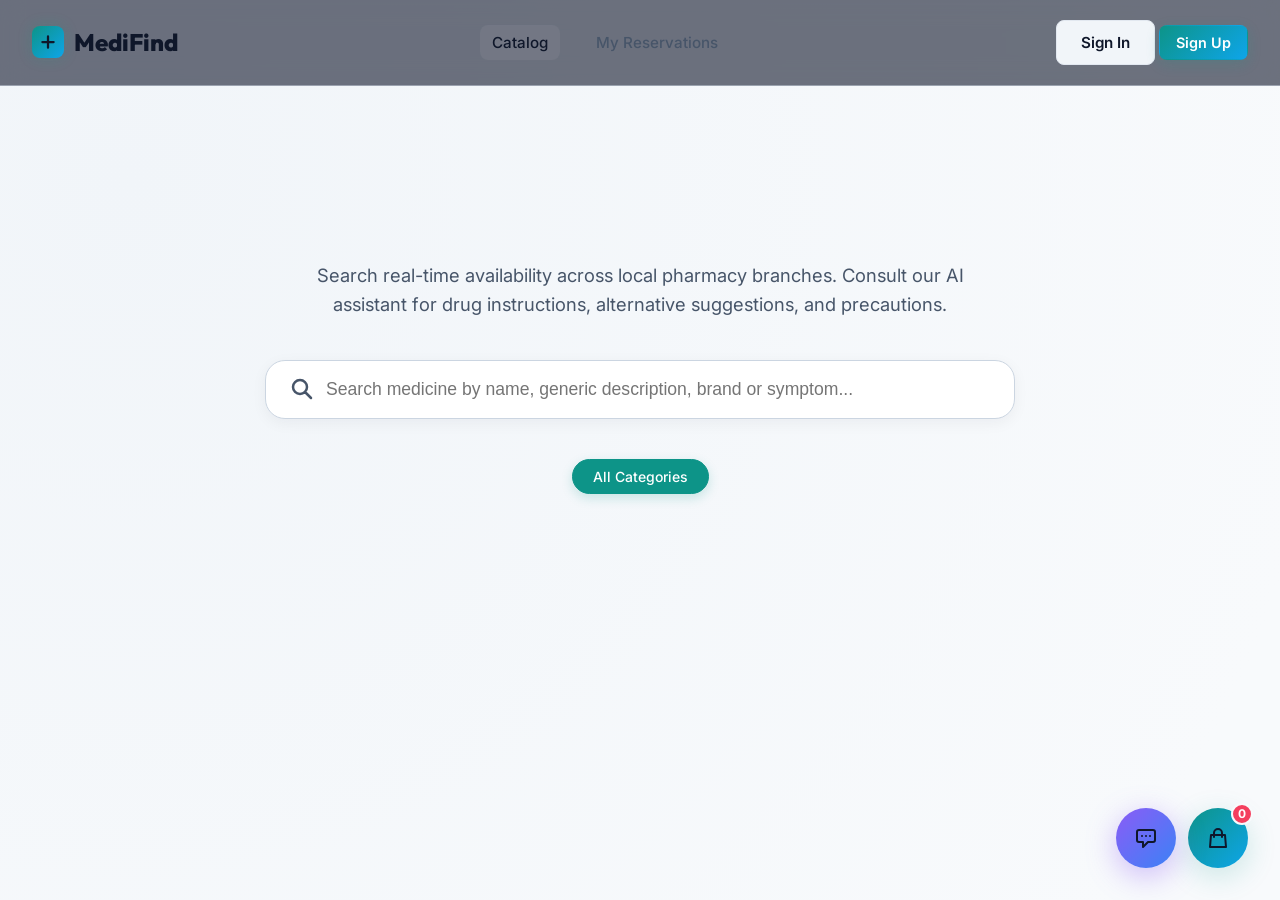
==== commit 99aa82e6: "app.js updated" ====
--- a/src/main/resources/static/index.html
+++ b/src/main/resources/static/index.html
@@ -332,5 +332,6 @@
 
     <!-- App Logic Link -->
     <script src="js/app.js"></script>
+
 </body>
 </html>
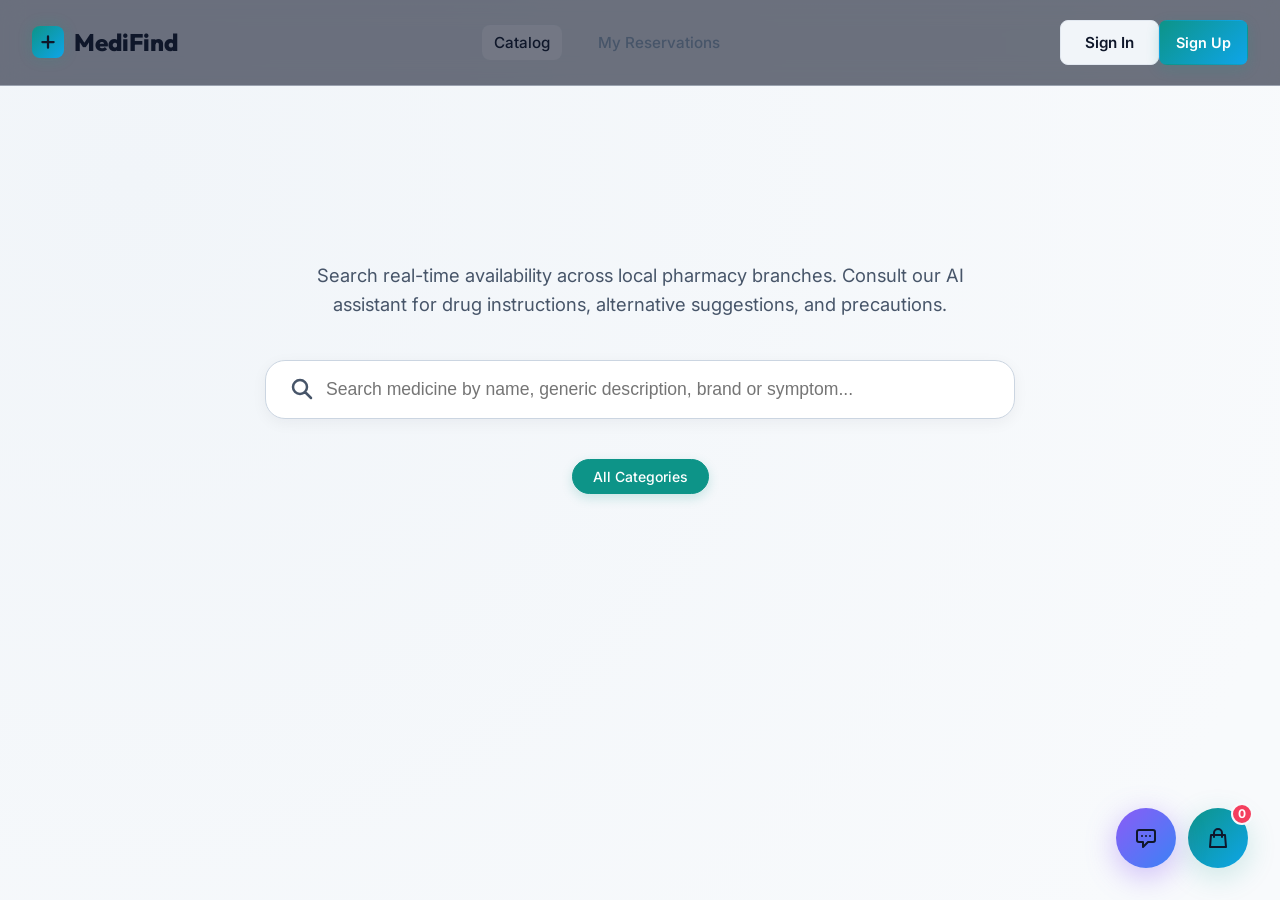
==== commit 2cf51ba6: "Medicine category API fetch completed" ====
--- a/src/main/resources/static/index.html
+++ b/src/main/resources/static/index.html
@@ -56,7 +56,7 @@
                 </div>
                 <div class="form-group" style="text-align: left;">
                     <label class="form-label" for="page-login-password">Password</label>
-                    <input type="password" class="form-control" id="page-login-password" value="password123">
+                    <input type="password" class="form-control" id="page-login-password" value="password123" onkeydown="if(event.key==='Enter') handlePageLogin()">
                 </div>
                 <button class="btn btn-primary" onclick="handlePageLogin()" style="width: 100%; margin-top: 1rem;">Sign In</button>
                 <div style="margin-top: 1.5rem; font-size: 0.85rem; color: var(--text-secondary);">
@@ -261,11 +261,14 @@
             </div>
             <div class="form-group">
                 <label class="form-label" for="login-password">Password</label>
-                <input type="password" class="form-control" id="login-password" value="password123">
+                <input type="password" class="form-control" id="login-password" value="password123" onkeydown="if(event.key==='Enter') handleLogin()">
             </div>
             <div class="modal-actions">
                 <button class="btn btn-secondary" onclick="closeModal('login-modal')">Cancel</button>
                 <button class="btn btn-primary" onclick="handleLogin()">Sign In</button>
+            </div>
+            <div style="margin-top: 1.25rem; font-size: 0.85rem; color: var(--text-secondary); text-align: center;">
+                Don't have an account? <a href="javascript:void(0)" onclick="closeModal('login-modal'); openModal('signup-modal')" style="font-weight: 600; color: var(--secondary);">Create one</a>
             </div>
         </div>
     </div>
@@ -291,11 +294,14 @@
             </div>
             <div class="form-group">
                 <label class="form-label" for="signup-password">Password</label>
-                <input type="password" class="form-control" id="signup-password" placeholder="Create secure password">
+                <input type="password" class="form-control" id="signup-password" placeholder="Create secure password" onkeydown="if(event.key==='Enter') handleSignup()">
             </div>
             <div class="modal-actions">
                 <button class="btn btn-secondary" onclick="closeModal('signup-modal')">Cancel</button>
                 <button class="btn btn-primary" onclick="handleSignup()">Register</button>
+            </div>
+            <div style="margin-top: 1.25rem; font-size: 0.85rem; color: var(--text-secondary); text-align: center;">
+                Already have an account? <a href="javascript:void(0)" onclick="closeModal('signup-modal'); openModal('login-modal')" style="font-weight: 600; color: var(--secondary);">Sign In</a>
             </div>
         </div>
     </div>
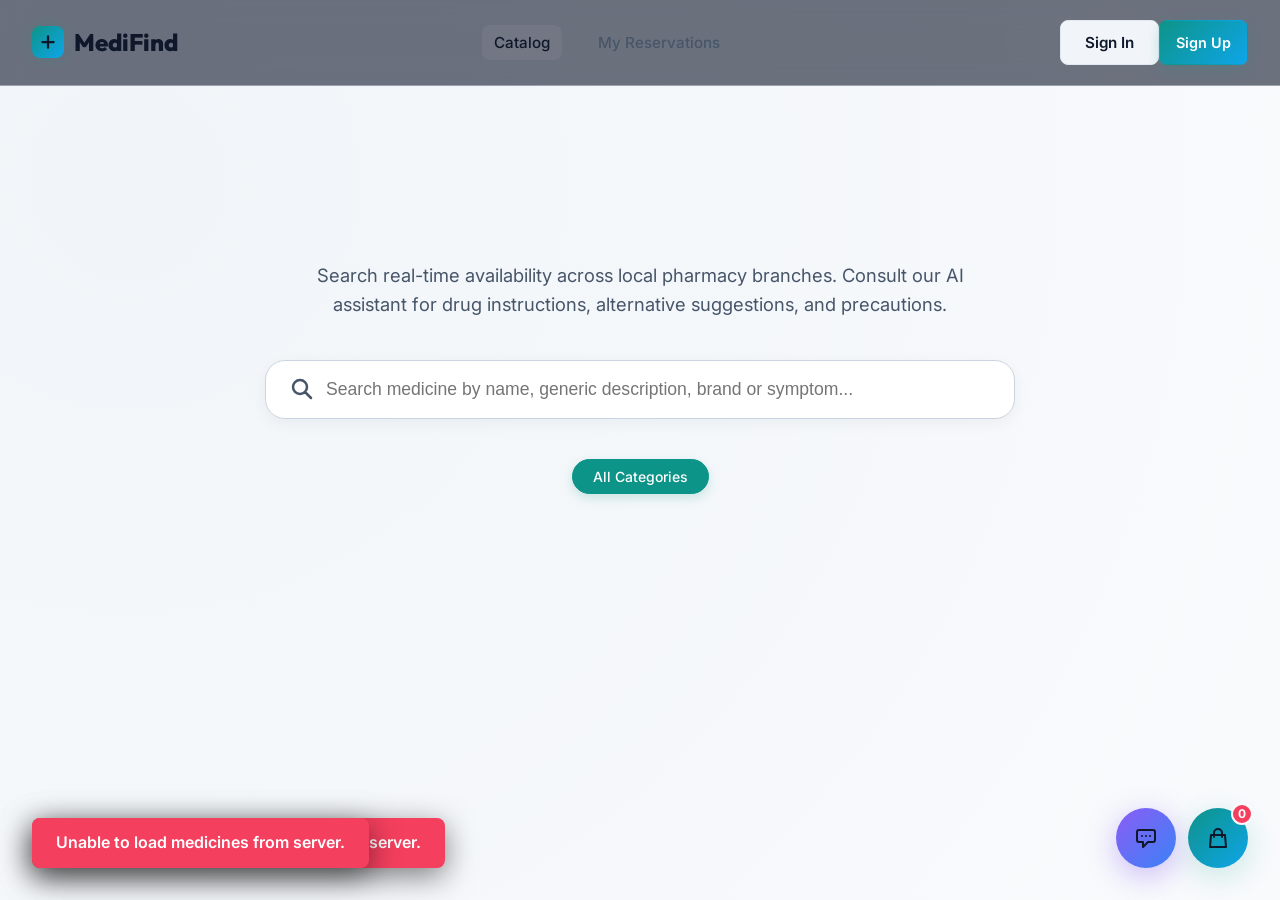
==== commit 90077214: "app.js  file fully completed" ====
--- a/src/main/resources/static/index.html
+++ b/src/main/resources/static/index.html
@@ -6,6 +6,7 @@
     <title>MediFind - Smart Pharmacy Reservation & AI Assistant</title>
     <meta name="description" content="Locate medicines in real-time, check branch stock levels, make reservations, and consult our AI medical assistant.">
     <link rel="stylesheet" href="css/styles.css">
+    <script src="https://code.jquery.com/jquery-3.7.1.min.js"></script>
 </head>
 <body>
 
@@ -134,9 +135,8 @@
 
     </main>
 
-    <!-- FLOATING ELEMENTS -->
     <!-- Floating Cart Icon -->
-    <div class="cart-floating" onclick="toggleDrawer('cart-drawer')" id="cart-float-btn">
+    <div class="cart-floating" onclick="toggleDrawer('cart-drawer-backdrop')" id="cart-float-btn">
         <svg xmlns="http://www.w3.org/2000/svg" width="24" height="24" fill="none" viewBox="0 0 24 24" stroke="currentColor" stroke-width="2">
             <path stroke-linecap="round" stroke-linejoin="round" d="M16 11V7a4 4 0 00-8 0v4M5 9h14l1 12H4L5 9z" />
         </svg>
@@ -218,7 +218,7 @@
     </div>
 
     <!-- Drawer: Reservation Cart & Checkout -->
-    <div class="drawer-backdrop" id="cart-drawer-backdrop" onclick="closeDrawer('cart-drawer-backdrop')">
+    <div class="drawer-backdrop" id="cart-drawer-backdrop" onclick="toggleDrawer('cart-drawer-backdrop')">
         <div class="drawer" onclick="event.stopPropagation()">
             <div class="drawer-header">
                 <h2>Reservation Cart</h2>
@@ -231,6 +231,13 @@
 
             <div style="border-top: 1px solid var(--glass-border); padding-top: 1.5rem; margin-top: auto;">
                 <div class="form-group">
+                    <!-- Pharmacy Branch -->
+                    <div class="form-group">
+                        <label class="form-label" for="reservation-branch">Pharmacy Branch</label>
+                        <select class="form-control" id="reservation-branch" required>
+                            <option value="">Select Pharmacy Branch</option>
+                        </select>
+                    </div>
                     <label class="form-label" for="checkout-pickup">Scheduled Pickup Date & Time</label>
                     <input type="datetime-local" class="form-control" id="checkout-pickup" required>
                 </div>
@@ -240,7 +247,7 @@
                 </div>
                 <div style="display: flex; justify-content: space-between; align-items: center; margin-bottom: 1.5rem;">
                     <span style="font-weight: 600; color: var(--text-secondary);">Total Items</span>
-                    <span style="font-size: 1.25rem; font-weight: 700; color: var(--primary-light);" id="cart-total-qty">0 Items</span>
+                    <span style="font-size: 1.25rem; font-weight: 700; color: beige;" id="cart-total-qty">0 Items</span>
                 </div>
                 <button class="btn btn-primary" onclick="submitReservation()" style="width: 100%;">Confirm Reserve & Notify Branch</button>
             </div>
@@ -320,7 +327,7 @@
             <div class="glass-card" style="padding: 1rem; text-align: left; background: rgba(0,0,0,0.2); margin-bottom: 2rem;">
                 <div style="display: flex; justify-content: space-between; margin-bottom: 6px; font-size: 0.85rem;">
                     <span style="color: var(--text-muted);">Reservation Ref:</span>
-                    <strong style="color: var(--primary-light);" id="receipt-ref">RES-8823</strong>
+                    <strong style="color: beige" id="receipt-ref">RES-8823</strong>
                 </div>
                 <div style="display: flex; justify-content: space-between; margin-bottom: 6px; font-size: 0.85rem;">
                     <span style="color: var(--text-muted);">Branch:</span>
@@ -337,7 +344,7 @@
     </div>
 
     <!-- App Logic Link -->
-    <script src="js/app.js"></script>
+    <script type="module" src="js/app.js"></script>
 
 </body>
 </html>
--- a/src/main/resources/static/css/styles.css
+++ b/src/main/resources/static/css/styles.css
@@ -1,13 +1,6 @@
-/* 
- * MediFind - Professional Design System
- * Curated Color Palette: Deep Slate (#0f172a) & Mint Teal (#0d9488)
- * Typography: Outfit (Headers) & Inter (Body)
- */
-
 @import url('https://fonts.googleapis.com/css2?family=Inter:wght@300;400;500;600;700&family=Outfit:wght@400;500;600;700;800&display=swap');
 
 :root {
-    /* Color Palette */
     --bg-dark: #f8fafc;
     --bg-slate-900: #ffffff;
     --bg-slate-800: #f1f5f9;
@@ -141,6 +134,42 @@
     transform: translateY(-4px);
 }
 
+.medicine-card {
+    position: relative;
+    padding: 24px;
+    border-radius: 20px;
+
+    /* Glass effect */
+    background: rgba(255, 255, 255, 0.12);
+    backdrop-filter: blur(16px);
+    -webkit-backdrop-filter: blur(16px);
+
+    /* Glass border */
+    border: 1px solid rgba(255, 255, 255, 0.25);
+
+    /* Soft shadow */
+    box-shadow:
+            0 8px 32px rgba(0, 0, 0, 0.12),
+            inset 0 1px 0 rgba(255, 255, 255, 0.2);
+
+    transition:
+            transform 0.3s ease,
+            box-shadow 0.3s ease,
+            border-color 0.3s ease;
+
+    overflow: hidden;
+}
+
+.medicine-card:hover {
+    transform: translateY(-8px);
+
+    border-color: rgba(255, 255, 255, 0.45);
+
+    box-shadow:
+            0 16px 40px rgba(0, 0, 0, 0.18),
+            inset 0 1px 0 rgba(255, 255, 255, 0.3);
+}
+
 /* Interactive elements */
 a {
     color: var(--secondary);
@@ -951,7 +980,10 @@
     animation: fadeIn 0.2s ease-out;
 }
 
+
 .modal {
+    max-height: 90vh;
+    overflow-y: auto;
     width: 90%;
     max-width: 550px;
     padding: 2.25rem;
@@ -971,7 +1003,7 @@
     margin-top: 2rem;
 }
 
-/* AI Copilot Persistent Chat Box (Fixed overlay in portal) */
+
 .ai-chatbot {
     position: fixed;
     bottom: 2rem;
